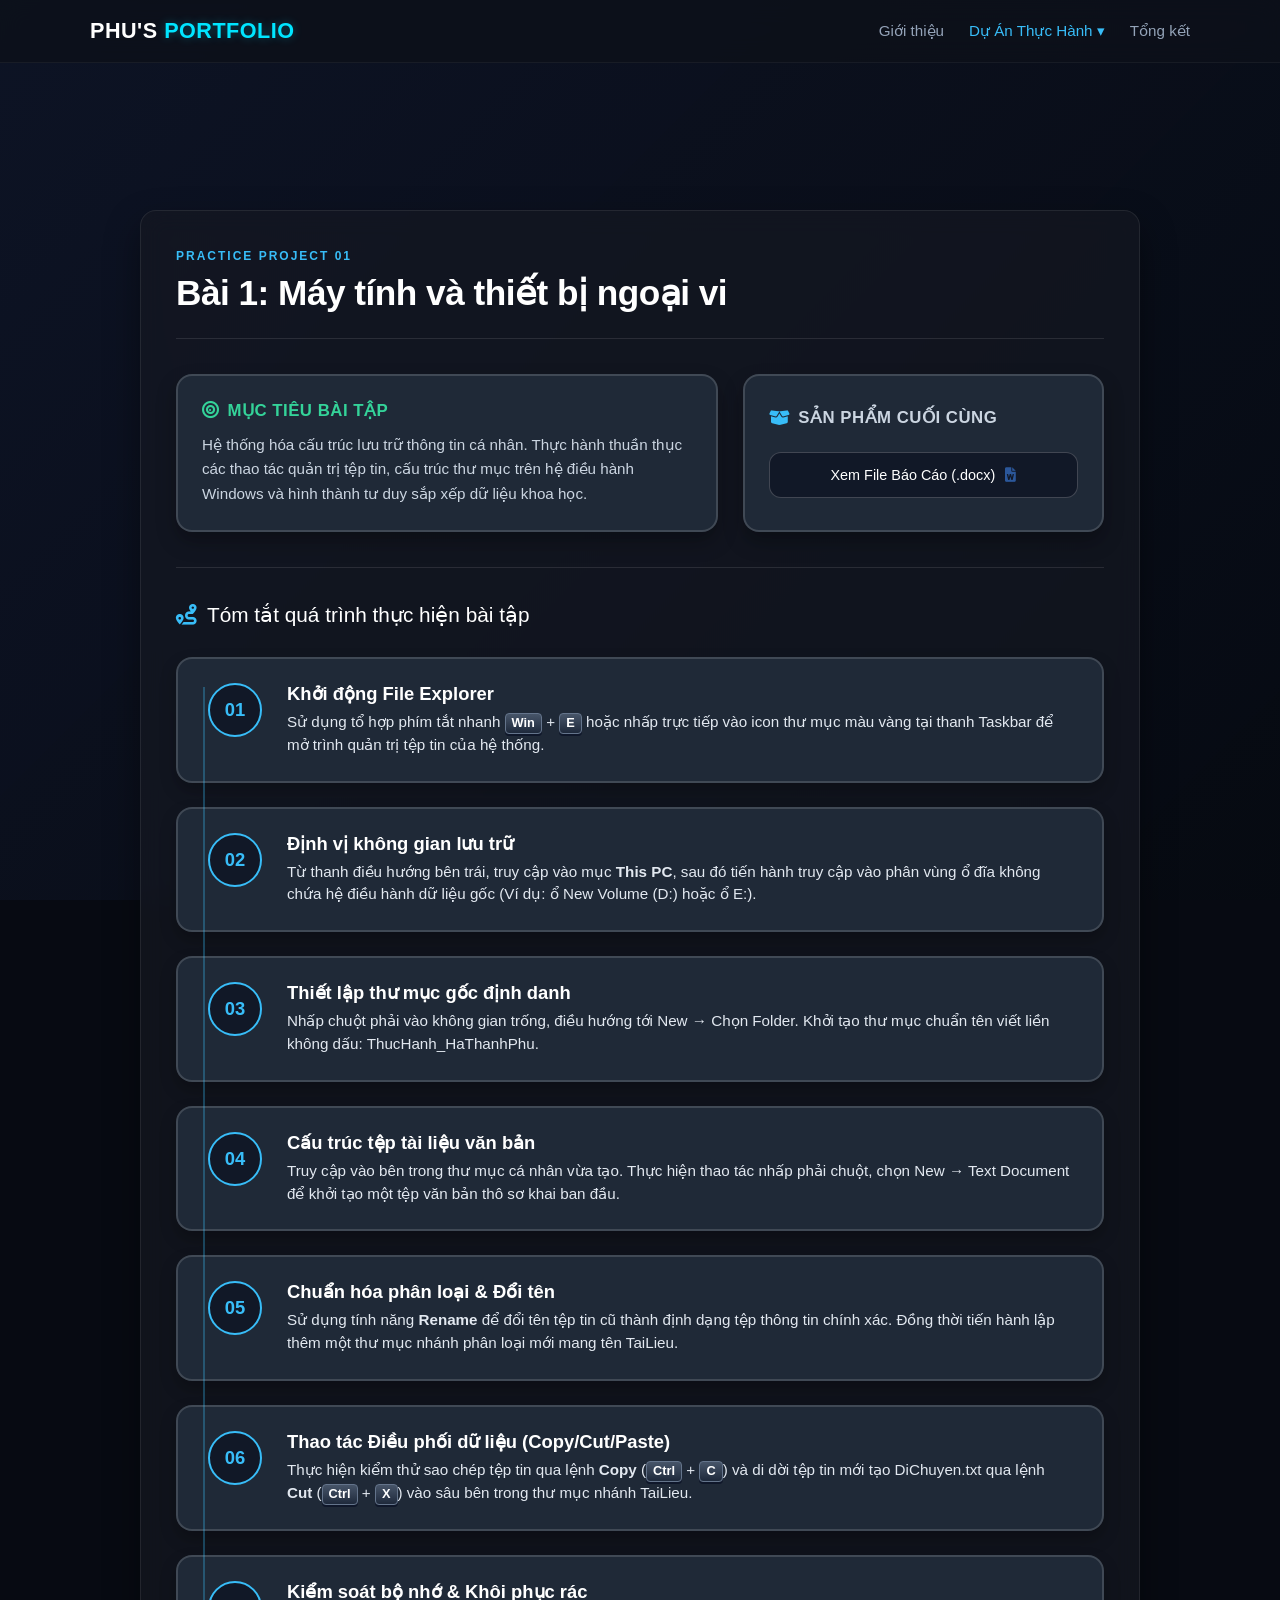
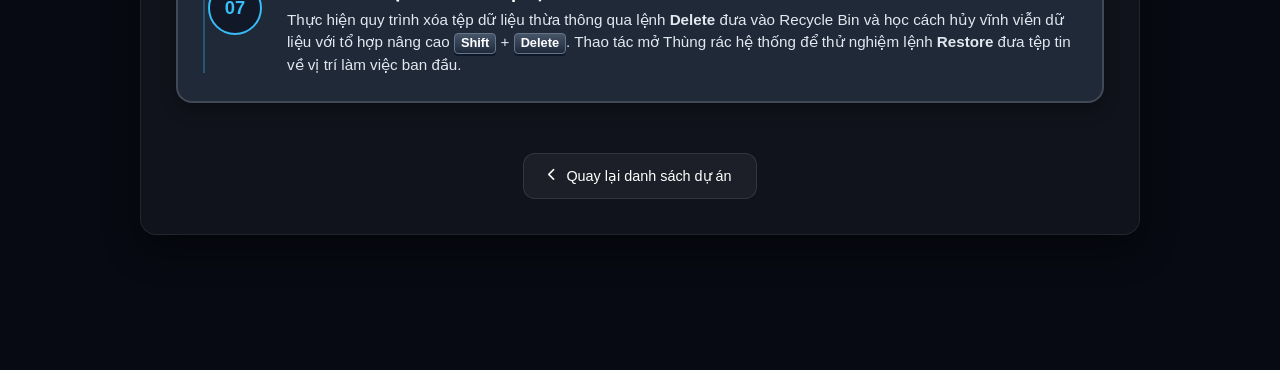
==== bai1.html @ 264ee88f "first commit" ====
<!DOCTYPE html>
<html lang="vi">
<head>
    <meta charset="UTF-8">
    <meta name="viewport" content="width=device-width, initial-scale=1.0">
    <title>Bài 1: Máy tính và thiết bị ngoại vi - Portfolio Sharp Style</title>
    <link rel="stylesheet" href="style.css">
    <link rel="stylesheet" href="https://cdnjs.cloudflare.com/ajax/libs/font-awesome/6.0.0/css/all.min.css">
    <style>
        /* Định nghĩa bảng màu Maybach Luxury - Phiên bản sắc nét, hiện rõ khối */
        :root {
            --maybach-dark: #0b0f19;           
            --maybach-card: #111827;           /* Nền card tổng thể vững chãi, nam tính */
            --box-bg: #1f2937;                 /* Nền đặc của từng khung để phân tách rõ rệt với nền card */
            --maybach-blue: #38bdf8;           /* Màu xanh neon phát sáng nhẹ */
            --maybach-silver: #e2e8f0;         
            --text-main: #ffffff;              
            --text-sub: #94a3b8;               
            --accent-green: #34d399;           
            --border-bright: rgba(255, 255, 255, 0.15); /* Đường viền rõ ràng, sắc nét */
        }

        body { 
            background: #070a12; 
            color: var(--text-main); 
            font-family: 'Segoe UI', -apple-system, BlinkMacSystemFont, sans-serif;
            margin: 0;
            padding: 0;
        }

        /* Khung bo ngoài nội dung chính */
        .exercise-card {
            background: var(--maybach-card);
            border: 1px solid rgba(255, 255, 255, 0.08);
            border-radius: 24px;
            padding: 45px;
            max-width: 1000px;
            margin: 0 auto;
            box-shadow: 0 25px 50px -12px rgba(0, 0, 0, 0.5);
        }

        /* KHUNG TỔNG QUAN: Chia làm 2 cột rõ ràng */
        .project-overview-grid {
            display: grid;
            grid-template-columns: 1.5fr 1fr;
            gap: 25px;
            margin-bottom: 35px;
        }

        .overview-box {
            background: var(--box-bg); /* Màu nền đặc tách biệt */
            border: 2px solid var(--border-bright); /* Viền dày và sáng rõ */
            border-radius: 16px;
            padding: 24px;
            box-shadow: 0 10px 20px rgba(0, 0, 0, 0.3); /* Tạo độ nổi 3D */
        }

        .overview-box h5 {
            margin: 0 0 12px 0;
            font-size: 1.05rem;
            text-transform: uppercase;
            letter-spacing: 0.5px;
            display: flex;
            align-items: center;
            gap: 8px;
        }

        .overview-box p {
            margin: 0;
            font-size: 0.95rem;
            color: #cbd5e1;
            line-height: 1.6;
        }

        /* Nút bấm xem file báo cáo (.docx) phong cách cơ khí sang trọng */
        .btn-luxury {
            display: inline-flex;
            align-items: center;
            justify-content: center;
            gap: 10px;
            background: #111827;
            color: var(--text-main);
            border: 1px solid rgba(255, 255, 255, 0.2);
            padding: 14px 24px;
            border-radius: 12px;
            font-weight: 500;
            font-size: 0.9rem;
            text-decoration: none;
            transition: all 0.3s ease;
            cursor: pointer;
            width: 100%;
            box-sizing: border-box;
        }

        .btn-luxury:hover {
            background: #0284c7;
            border-color: #38bdf8;
            box-shadow: 0 0 20px rgba(56, 189, 248, 0.4);
            transform: translateY(-2px);
        }

        .btn-secondary {
            background: rgba(255, 255, 255, 0.05);
            border-color: rgba(255, 255, 255, 0.1);
        }

        /* TRỤC TỪNG KHUNG BƯỚC THỰC HIỆN */
        .steps-timeline { 
            display: grid; 
            gap: 24px; 
            position: relative;
        }

        /* Đường line nối dọc giữa các bước */
        .steps-timeline::before {
            content: '';
            position: absolute;
            left: 27px;
            top: 30px;
            bottom: 30px;
            width: 2px;
            background: rgba(56, 189, 248, 0.3);
        }
        
        .step-card {
            background: var(--box-bg); /* Đồng bộ nền đặc phân tách */
            border: 2px solid var(--border-bright); /* Hiện rõ khung bao quanh bước */
            border-radius: 16px;
            padding: 24px 30px;
            display: flex;
            gap: 25px;
            align-items: flex-start;
            box-shadow: 0 8px 16px rgba(0, 0, 0, 0.25); /* Tạo bóng đổ tách khối */
            transition: all 0.3s ease;
        }
        
        .step-card:hover {
            background: #374151; /* Đổi màu khi hover để thấy rõ tương tác khung */
            border-color: var(--maybach-blue);
            transform: translateX(5px); /* Nhấc nhẹ khung sang phải khi di chuột */
            box-shadow: 0 12px 24px rgba(0, 0, 0, 0.4);
        }

        /* Vòng tròn số thứ tự bước */
        .step-number {
            width: 54px;
            height: 54px;
            border-radius: 50%;
            background: #111827;
            border: 2px solid var(--maybach-blue);
            color: var(--maybach-blue);
            font-size: 1.15rem;
            font-weight: 700;
            display: flex;
            align-items: center;
            justify-content: center;
            flex-shrink: 0;
            z-index: 2;
            transition: all 0.3s ease;
        }

        .step-card:hover .step-number {
            background: var(--maybach-blue);
            color: #111827;
            box-shadow: 0 0 15px rgba(56, 189, 248, 0.5);
        }

        .step-body {
            flex-grow: 1;
        }

        .step-body h4 {
            margin: 0 0 6px 0;
            font-size: 1.15rem;
            font-weight: 600;
            color: #ffffff;
        }

        .step-body p {
            margin: 0;
            font-size: 0.95rem;
            color: #e2e8f0;
            line-height: 1.5;
        }

        /* Phím tắt hiển thị cơ học */
        .kbd-key {
            background: linear-gradient(180deg, #475569, #1e293b);
            border: 1px solid #64748b;
            border-radius: 4px;
            box-shadow: 0 2px 0 #0f172a;
            color: #ffffff;
            display: inline-block;
            font-size: 0.8rem;
            font-weight: 600;
            line-height: 1;
            padding: 3px 6px;
            white-space: nowrap;
        }
    </style>
</head>
<body>

    <div class="luxury-background-container" style="position: fixed; top: 0; left: 0; width: 100%; height: 100%; z-index: -2; background-image: url('https://images.unsplash.com/photo-1634017839464-5c339ebe3cb4?q=80&w=2564&auto=format&fit=crop'); background-size: cover; background-position: center;"></div>
    <div class="luxury-overlay" style="position: fixed; top: 0; left: 0; width: 100%; height: 100%; z-index: -1; background: linear-gradient(135deg, rgba(15, 23, 42, 0.8) 0%, rgba(7, 10, 18, 0.9) 100%);"></div>

    <nav class="navbar">
        <div class="nav-container">
            <a href="index.html" class="logo">Phu's <span>PORTFOLIO</span></a>
            <ul class="nav-menu">
                <li><a href="index.html" class="nav-link">Giới thiệu</a></li>
                <li><a href="duanthuchanh.html" class="nav-link active">Dự Án Thực Hành ▾</a></li>
                <li><a href="tongket.html" class="nav-link">Tổng kết</a></li>
            </ul>
        </div>
    </nav>

    <div class="container" style="margin-top: 100px; margin-bottom: 60px;">
        <div class="exercise-card">
            
            <div class="exercise-header" style="margin-bottom: 35px; border-bottom: 1px solid rgba(255,255,255,0.1); padding-bottom: 25px;">
                <span style="color: var(--maybach-blue); font-weight: 700; letter-spacing: 2px; font-size: 0.75rem; text-transform: uppercase;">Practice Project 01</span>
                <h2 style="font-size: 2.2rem; margin: 8px 0 0 0; font-weight: 600; letter-spacing: -0.5px; color: #ffffff;">
                    Bài 1: Máy tính và thiết bị ngoại vi
                </h2>
            </div>

            <div class="project-overview-grid">
                <div class="overview-box">
                    <h5 style="color: var(--accent-green);"><i class="fas fa-bullseye"></i> Mục tiêu bài tập</h5>
                    <p>Hệ thống hóa cấu trúc lưu trữ thông tin cá nhân. Thực hành thuần thục các thao tác quản trị tệp tin, cấu trúc thư mục trên hệ điều hành Windows và hình thành tư duy sắp xếp dữ liệu khoa học.</p>
                </div>
                <div class="overview-box" style="display: flex; flex-direction: column; justify-content: center; gap: 12px;">
                    <h5 style="color: #cbd5e1;"><i class="fas fa-box-open" style="color: var(--maybach-blue);"></i> Sản phẩm cuối cùng</h5>
                    <a href="https://docs.google.com/document/d/1QCgpzXRkw2dCjO6i-c9wA52obQ3QeycN/edit" class="btn-luxury" target="_blank">
                         Xem File Báo Cáo (.docx) <i class="fas fa-file-word" style="color: #2b579a;"></i>
                    </a>
                </div>
            </div>

            <div style="margin: 35px 0; border-top: 1px solid rgba(255,255,255,0.1);"></div>

            <h3 style="margin-bottom: 30px; font-size: 1.3rem; font-weight: 500; display: flex; align-items: center; gap: 10px; color: #ffffff;">
                <i class="fas fa-route" style="color: var(--maybach-blue);"></i> Tóm tắt quá trình thực hiện bài tập
            </h3>

            <div class="steps-timeline">
                
                <div class="step-card">
                    <div class="step-number">01</div>
                    <div class="step-body">
                        <h4>Khởi động File Explorer</h4>
                        <p>Sử dụng tổ hợp phím tắt nhanh <span class="kbd-key">Win</span> + <span class="kbd-key">E</span> hoặc nhấp trực tiếp vào icon thư mục màu vàng tại thanh Taskbar để mở trình quản trị tệp tin của hệ thống.</p>
                    </div>
                </div>

                <div class="step-card">
                    <div class="step-number">02</div>
                    <div class="step-body">
                        <h4>Định vị không gian lưu trữ</h4>
                        <p>Từ thanh điều hướng bên trái, truy cập vào mục <b>This PC</b>, sau đó tiến hành truy cập vào phân vùng ổ đĩa không chứa hệ điều hành dữ liệu gốc (Ví dụ: ổ <code>New Volume (D:)</code> hoặc ổ <code>E:</code>).</p>
                    </div>
                </div>

                <div class="step-card">
                    <div class="step-number">03</div>
                    <div class="step-body">
                        <h4>Thiết lập thư mục gốc định danh</h4>
                        <p>Nhấp chuột phải vào không gian trống, điều hướng tới <code>New</code> &rarr; Chọn <code>Folder</code>. Khởi tạo thư mục chuẩn tên viết liền không dấu: <code>ThucHanh_HaThanhPhu</code>.</p>
                    </div>
                </div>

                <div class="step-card">
                    <div class="step-number">04</div>
                    <div class="step-body">
                        <h4>Cấu trúc tệp tài liệu văn bản</h4>
                        <p>Truy cập vào bên trong thư mục cá nhân vừa tạo. Thực hiện thao tác nhấp phải chuột, chọn <code>New</code> &rarr; <code>Text Document</code> để khởi tạo một tệp văn bản thô sơ khai ban đầu.</p>
                    </div>
                </div>

                <div class="step-card">
                    <div class="step-number">05</div>
                    <div class="step-body">
                        <h4>Chuẩn hóa phân loại & Đổi tên</h4>
                        <p>Sử dụng tính năng <b>Rename</b> để đổi tên tệp tin cũ thành định dạng tệp thông tin chính xác. Đồng thời tiến hành lập thêm một thư mục nhánh phân loại mới mang tên <code>TaiLieu</code>.</p>
                    </div>
                </div>

                <div class="step-card">
                    <div class="step-number">06</div>
                    <div class="step-body">
                        <h4>Thao tác Điều phối dữ liệu (Copy/Cut/Paste)</h4>
                        <p>Thực hiện kiểm thử sao chép tệp tin qua lệnh <b>Copy</b> (<span class="kbd-key">Ctrl</span> + <span class="kbd-key">C</span>) và di dời tệp tin mới tạo <code>DiChuyen.txt</code> qua lệnh <b>Cut</b> (<span class="kbd-key">Ctrl</span> + <span class="kbd-key">X</span>) vào sâu bên trong thư mục nhánh <code>TaiLieu</code>.</p>
                    </div>
                </div>

                <div class="step-card">
                    <div class="step-number">07</div>
                    <div class="step-body">
                        <h4>Kiểm soát bộ nhớ & Khôi phục rác</h4>
                        <p>Thực hiện quy trình xóa tệp dữ liệu thừa thông qua lệnh <b>Delete</b> đưa vào Recycle Bin và học cách hủy vĩnh viễn dữ liệu với tổ hợp nâng cao <span class="kbd-key">Shift</span> + <span class="kbd-key">Delete</span>. Thao tác mở Thùng rác hệ thống để thử nghiệm lệnh <b>Restore</b> đưa tệp tin về vị trí làm việc ban đầu.</p>
                    </div>
                </div>

            </div>

            <div style="text-align: center; margin-top: 50px;">
                <a href="duanthuchanh.html" class="btn-luxury btn-secondary" style="width: auto;">
                    <i class="fas fa-chevron-left" style="font-size: 0.8rem;"></i> Quay lại danh sách dự án
                </a>
            </div>
        </div>
    </div>
</body>
</html>
---- style.css ----
/* ==========================================================================
   1. RESET STYLE CHUNG & CẤU HÌNH LỚP NỀN VIDEO TỐI SF
   ========================================================================== */
* {
    margin: 0;
    padding: 0;
    box-sizing: border-box;
    font-family: 'Segoe UI', Tahoma, Geneva, Verdana, sans-serif;
}

body {
    background-color: #080a0f;
    color: #e2e8f0;
    min-height: 100vh;
    overflow-x: hidden;
}

/* Container Video Background Full Màn Hình */
.video-background-container {
    position: fixed;
    top: 0;
    left: 0;
    width: 100vw;
    height: 100vh;
    z-index: -2;
    overflow: hidden;
}

.video-background-container video {
    width: 100%;
    height: 100%;
    object-fit: cover;
}

/* Lớp phủ tối mờ mịn bảo toàn độ tương phản cho text trên nền video */
.video-overlay {
    position: absolute;
    top: 0;
    left: 0;
    width: 100%;
    height: 100%;
    background: rgba(8, 10, 15, 0.75); /* Phủ tối để chữ màu sáng hiển thị cực kỳ rõ nét */
    z-index: -1;
}

/* Khung bọc giới hạn độ rộng nội dung chính */
.container {
    max-width: 1140px;
    margin: 0 auto;
    padding: 110px 20px 50px 20px; /* Chừa khoảng trống an toàn cho thanh Navbar */
}

/* ==========================================================================
   2. THANH THÀNH PHẦN NAVBAR (MENU ĐIỀU HƯỚNG CỐ ĐỊNH)
   ========================================================================== */
.navbar {
    position: fixed;
    top: 0;
    left: 0;
    width: 100%;
    background: rgba(13, 17, 26, 0.8);
    backdrop-filter: blur(12px);
    -webkit-backdrop-filter: blur(12px);
    border-bottom: 1px solid rgba(255, 255, 255, 0.05);
    z-index: 1000;
}

.nav-container {
    max-width: 1140px;
    margin: 0 auto;
    display: flex;
    justify-content: space-between;
    align-items: center;
    padding: 18px 20px;
}

.logo {
    color: #ffffff;
    font-size: 1.35rem;
    font-weight: 700;
    text-decoration: none;
    text-transform: uppercase;
    letter-spacing: 0.5px;
}

.logo span {
    color: #00e5ff;
    text-shadow: 0 0 10px rgba(0, 229, 255, 0.3);
}

.nav-menu {
    display: flex;
    align-items: center;
    list-style: none;
    gap: 25px;
}

.nav-link {
    color: #94a3b8;
    text-decoration: none;
    font-size: 0.95rem;
    font-weight: 500;
    transition: color 0.2s ease;
}

.nav-link:hover, .nav-link.active {
    color: #38bdf8;
}

/* Khối Menu Dropdown */
.nav-item {
    position: relative;
}

.dropdown {
    position: absolute;
    top: 100%;
    right: 0;
    background: #0f131a;
    border: 1px solid rgba(255, 255, 255, 0.08);
    border-radius: 8px;
    width: 290px;
    padding: 8px 0;
    opacity: 0;
    visibility: hidden;
    transform: translateY(10px);
    transition: all 0.2s ease;
    box-shadow: 0 10px 30px rgba(0,0,0,0.6);
}

.nav-item:hover .dropdown {
    opacity: 1;
    visibility: visible;
    transform: translateY(0);
}

.dropdown a {
    display: block;
    color: #94a3b8;
    padding: 10px 16px;
    text-decoration: none;
    font-size: 0.88rem;
    transition: all 0.2s ease;
}

.dropdown a:hover {
    color: #38bdf8;
    background: rgba(56, 189, 248, 0.05);
    padding-left: 20px;
}

/* ==========================================================================
   3. KHỐI PROFILE TRANG CHỦ HERO-SECTION
   ========================================================================== */
.hero-section-new {
    display: flex;
    gap: 45px;
    align-items: flex-start;
}

/* Cột trái - Định dạng Avatar tròn phát sáng */
.profile-left-col {
    flex: 0 0 240px;
    display: flex;
    justify-content: center;
}

.avatar-glow-container {
    width: 220px;
    height: 220px;
    border-radius: 50%;
    padding: 4px;
    border: 2px solid #38bdf8;
    box-shadow: 0 0 25px rgba(56, 189, 248, 0.25);
    overflow: hidden;
    background: #080a0f;
}

.avatar-glow-container img {
    width: 100%;
    height: 100%;
    border-radius: 50%;
    object-fit: cover;
}

/* Cột phải - Chứa thông tin chữ */
.profile-right-col {
    flex: 1;
}

/* Badge sinh viên mờ */
.badge-vnu {
    background: rgba(168, 85, 247, 0.15);
    color: #c084fc;
    border: 1px solid rgba(168, 85, 247, 0.25);
    padding: 5px 14px;
    border-radius: 20px;
    font-size: 0.8rem;
    font-weight: 600;
    letter-spacing: 0.5px;
    display: inline-block;
    margin-bottom: 12px;
}

/* Tiêu đề Chào hỏi & Tên Gradient đỏ cam */
.welcome-heading {
    font-size: 2rem;
    color: #ffffff;
    font-weight: 700;
    margin: 0 0 20px 0;
}

.highlight-name {
    background: linear-gradient(135deg, #ff4545 0%, #ffaa00 100%);
    -webkit-background-clip: text;
    -webkit-text-fill-color: transparent;
    font-weight: 800;
}

/* Hệ lưới hàng cột bên trong Khung thông tin */
.info-grid-row {
    display: flex;
    margin-bottom: 14px;
}

.info-grid-row:last-child {
    margin-bottom: 0;
}

.info-grid-cell {
    flex: 1;
    display: flex;
    align-items: center;
    gap: 8px;
    font-size: 0.98rem;
}

.info-cell-label {
    color: #94a3b8;
    font-weight: 500;
    display: inline-flex;
    align-items: center;
}

.info-cell-label i {
    color: #38bdf8; /* Icon màu xanh Cyan công nghệ */
    margin-right: 6px;
    width: 16px;
    text-align: center;
}

.info-cell-value {
    color: #ffffff;
    font-weight: 600;
}

/* Nút khám phá dự án đặt gọn gàng, tinh tế bên trong khung */
.discover-btn-container-center {
    display: flex;
    justify-content: flex-start;
    margin-top: 5px;
}

.btn-discover-cyber {
    background: transparent;
    color: #38bdf8;
    border: 1px solid rgba(56, 189, 248, 0.3);
    padding: 10px 24px;
    border-radius: 20px;
    text-decoration: none;
    font-size: 0.9rem;
    font-weight: 600;
    display: inline-flex;
    align-items: center;
    gap: 8px;
    transition: all 0.25s ease;
}

.btn-discover-cyber:hover {
    background: rgba(56, 189, 248, 0.08);
    border-color: #38bdf8;
    box-shadow: 0 0 15px rgba(56, 189, 248, 0.2);
    transform: translateY(-1px);
}

.btn-discover-cyber i {
    transition: transform 0.2s ease;
}

.btn-discover-cyber:hover i {
    transform: translateX(4px);
}

/* KHỐI SỞ THÍCH VÙNG CHÂN TRANG TRANG CHỦ (BOTTOM INTERESTS BOX) */
.bottom-interests-box {
    background: rgba(22, 26, 35, 0.65);
    border: 1px solid rgba(255, 255, 255, 0.08);
    backdrop-filter: blur(10px);
    -webkit-backdrop-filter: blur(10px);
    border-radius: 16px;
    padding: 26px;
    box-shadow: 0 15px 35px rgba(0, 0, 0, 0.3);
}

.interest-block-title {
    font-size: 0.9rem;
    font-weight: 700;
    letter-spacing: 0.8px;
    margin: 0 0 10px 0;
}

.core-color { color: #38bdf8; }
.academic-color { color: #a855f7; }

.interest-block-desc {
    color: #cbd5e1;
    font-size: 0.98rem;
    line-height: 1.6;
    margin: 0;
}

.interest-block-desc strong {
    color: #ffffff;
    font-weight: 600;
}

.interest-divider {
    height: 1px;
    background: rgba(255, 255, 255, 0.06);
    margin: 20px 0;
}

/* ==========================================================================
   4. ĐỊNH DẠNG KHUNG VIỀN KÍNH MỜ (GLASSMORPHISM KHUNG BAO NGOÀI)
   ========================================================================== */
.exercise-card {
    background: rgba(22, 26, 35, 0.65) !important;   /* Nền tối trong suốt */
    border: 1px solid rgba(255, 255, 255, 0.08) !important; /* Viền trắng mảnh mịn tinh tế */
    backdrop-filter: blur(12px) !important;         /* Làm mờ lớp nền video sao chạy phía sau */
    -webkit-backdrop-filter: blur(12px) !important;
    border-radius: 16px !important;                 /* Cấu trúc bo tròn góc */
    padding: 35px !important;
    margin-bottom: 25px !important;
    box-shadow: 0 15px 35px rgba(0, 0, 0, 0.4) !important;
}

/* Hộp con phân cấp bên trong (info-card và target-card) */
.info-card-panel, 
.target-card-panel {
    background: rgba(13, 17, 26, 0.45) !important;  /* Nền tối sâu phân cấp rõ rệt */
    border: 1px solid rgba(56, 189, 248, 0.15) !important; /* Đường viền xanh Cyan mờ tạo độ sâu */
    border-radius: 12px !important;
    padding: 20px 24px !important;
    margin-top: 15px !important;
    margin-bottom: 15px !important;
}

.panel-section-title {
    color: #38bdf8 !important;
    font-size: 1.1rem;
    font-weight: 700;
    margin: 0 0 12px 0;
    text-transform: uppercase;
    letter-spacing: 0.5px;
    display: flex;
    align-items: center;
    gap: 8px;
}

.panel-section-desc {
    color: #cbd5e1 !important;
    font-size: 0.98rem;
    line-height: 1.65;
    margin: 0 0 15px 0;
    text-align: justify;
}

/* Định dạng bảng dữ liệu cho các trang bài thực hành (Labs) nếu dùng chung */
table {
    width: 100%;
    border-collapse: collapse;
    margin: 15px 0;
    color: #e2e8f0 !important;
}

thead tr {
    border-bottom: 2px solid rgba(56, 189, 248, 0.3) !important;
}

th {
    color: #38bdf8 !important;
    font-weight: 600;
    padding: 10px;
}

td {
    padding: 10px;
    border-bottom: 1px solid rgba(255, 255, 255, 0.05) !important;
}

/* ==========================================================================
   5. ĐÁP ỨNG ĐA MÀN HÌNH (RESPONSIVE CHUẨN MÀN HÌNH NHỎ)
   ========================================================================== */
@media (max-width: 900px) {
    .hero-section-new {
        flex-direction: column;
        align-items: center;
        gap: 30px;
    }
    .profile-left-col {
        flex: none;
    }
    .welcome-heading {
        text-align: center;
    }
    .badge-vnu {
        display: block;
        width: max-content;
        margin: 0 auto 15px auto;
    }
    .discover-btn-container-center {
        justify-content: center;
    }
    .nav-menu {
        display: none; /* Ẩn menu trên mobile nếu chưa cấu hình hamburger */
    }
}

/* --- Cấu trúc Responsive cho thiết bị nhỏ --- */
@media (max-width: 600px) {
    .info-grid-row {
        flex-direction: column;
        gap: 12px;
        margin-bottom: 12px;
    }
    .info-grid-row:last-child {
        margin-bottom: 0;
    }
    .exercise-card {
        padding: 20px !important;
    }
}

/* ==========================================================================
   6. THIẾT LẬP HIỆU ỨNG CHUNG & BỐ CỤC CHIA 2 CỘT SONG SONG
   ========================================================================== */

/* HIỆU ỨNG TÊN CẦU VỒNG (RAINBOW TEXT) */
.rainbow-text {
    background: linear-gradient(90deg, #ff0000, #ff7f00, #ffff00, #00ff00, #0000ff, #4b0082, #9400d3);
    -webkit-background-clip: text;
    background-clip: text;
    color: transparent;
    background-size: 200% 100%;
    animation: rainbow-flow 5s infinite linear;
    font-weight: 800;
}

@keyframes rainbow-flow {
    0% { background-position: 0% 50%; }
    100% { background-position: 200% 50%; }
}

/* Cấu trúc chia 2 cột cho Mục tiêu & Sở thích (Đặt ngoài media query để chạy trên PC) */
.profile-two-columns-grid {
    display: grid !important; 
    grid-template-columns: 1fr 1fr !important; /* Chia chính xác 2 cột song song */
    gap: 25px !important; /* Khoảng cách giữa 2 bảng */
    width: 100% !important;
    margin-top: 25px !important;
    align-items: stretch !important; /* Đảm bảo 2 bảng cao bằng nhau */
}

/* Đảm bảo các card con nằm bên trong grid không bị nhảy hàng */
.profile-two-columns-grid .exercise-card {
    margin-bottom: 0 !important;
    height: 100% !important;
}

/* Tự động co về 1 cột dọc khi xem trên màn hình máy tính bảng hoặc điện thoại nhỏ hơn 900px */
@media (max-width: 900px) {
    .profile-two-columns-grid {
        grid-template-columns: 1fr !important;
    }
}
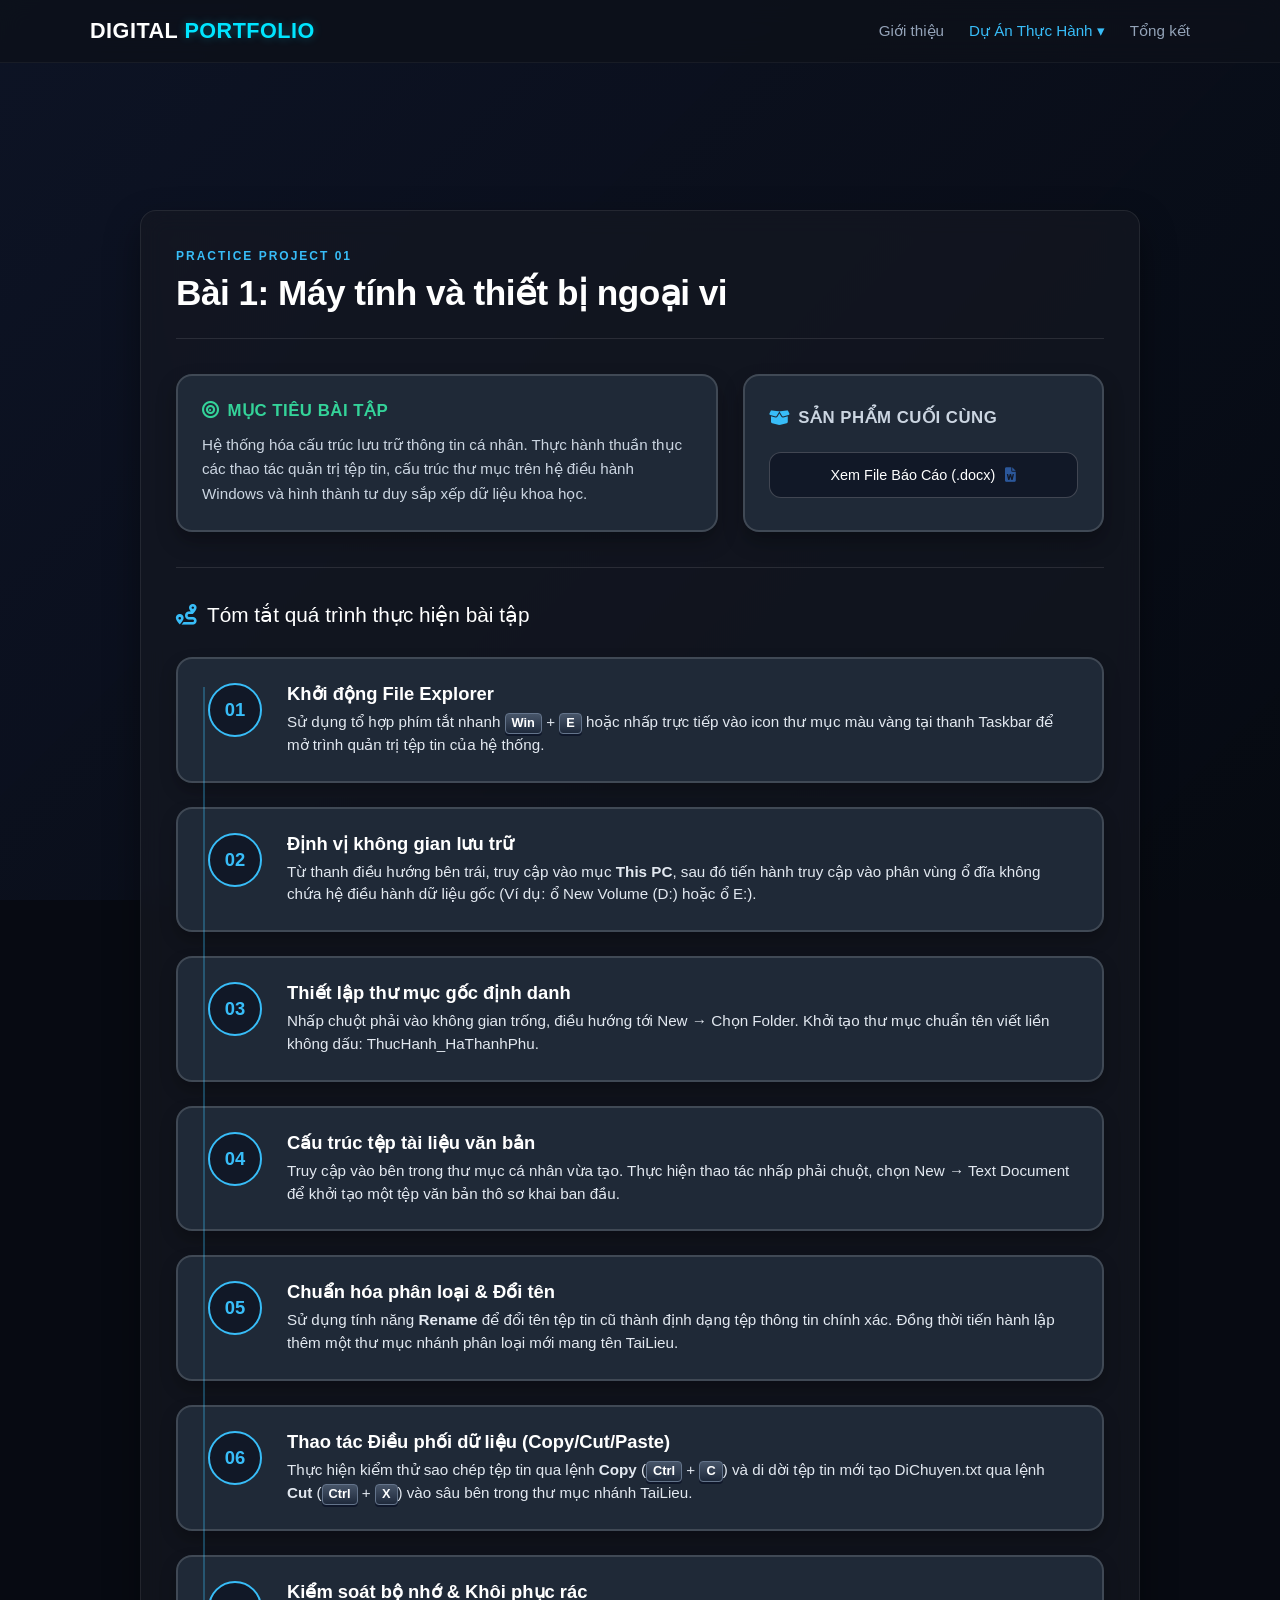
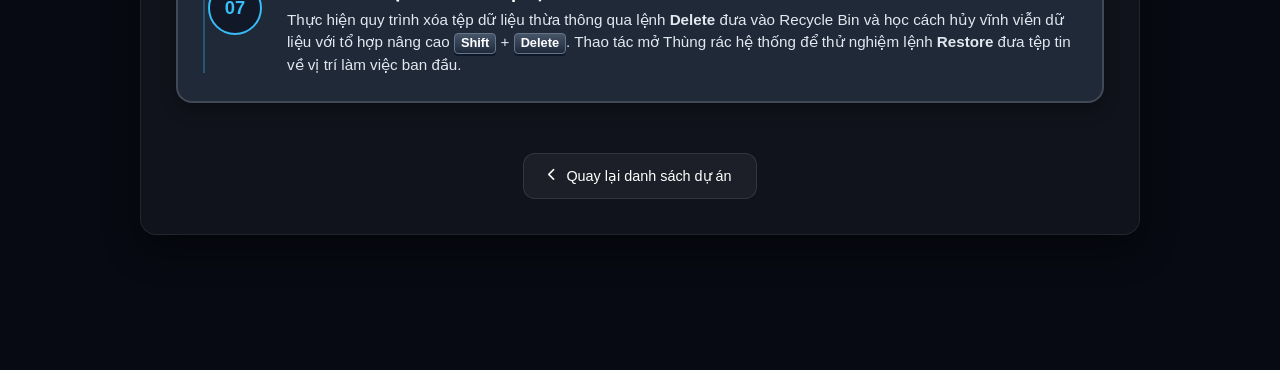
==== commit 2fe76ed4: "Add initial HTML structure for digital portfolio introduction page" ====
--- a/bai1.html
+++ b/bai1.html
@@ -206,7 +206,7 @@
 
     <nav class="navbar">
         <div class="nav-container">
-            <a href="index.html" class="logo">Phu's <span>PORTFOLIO</span></a>
+            <a href="index.html" class="logo">DIGITAL <span>PORTFOLIO</span></a>
             <ul class="nav-menu">
                 <li><a href="index.html" class="nav-link">Giới thiệu</a></li>
                 <li><a href="duanthuchanh.html" class="nav-link active">Dự Án Thực Hành ▾</a></li>
